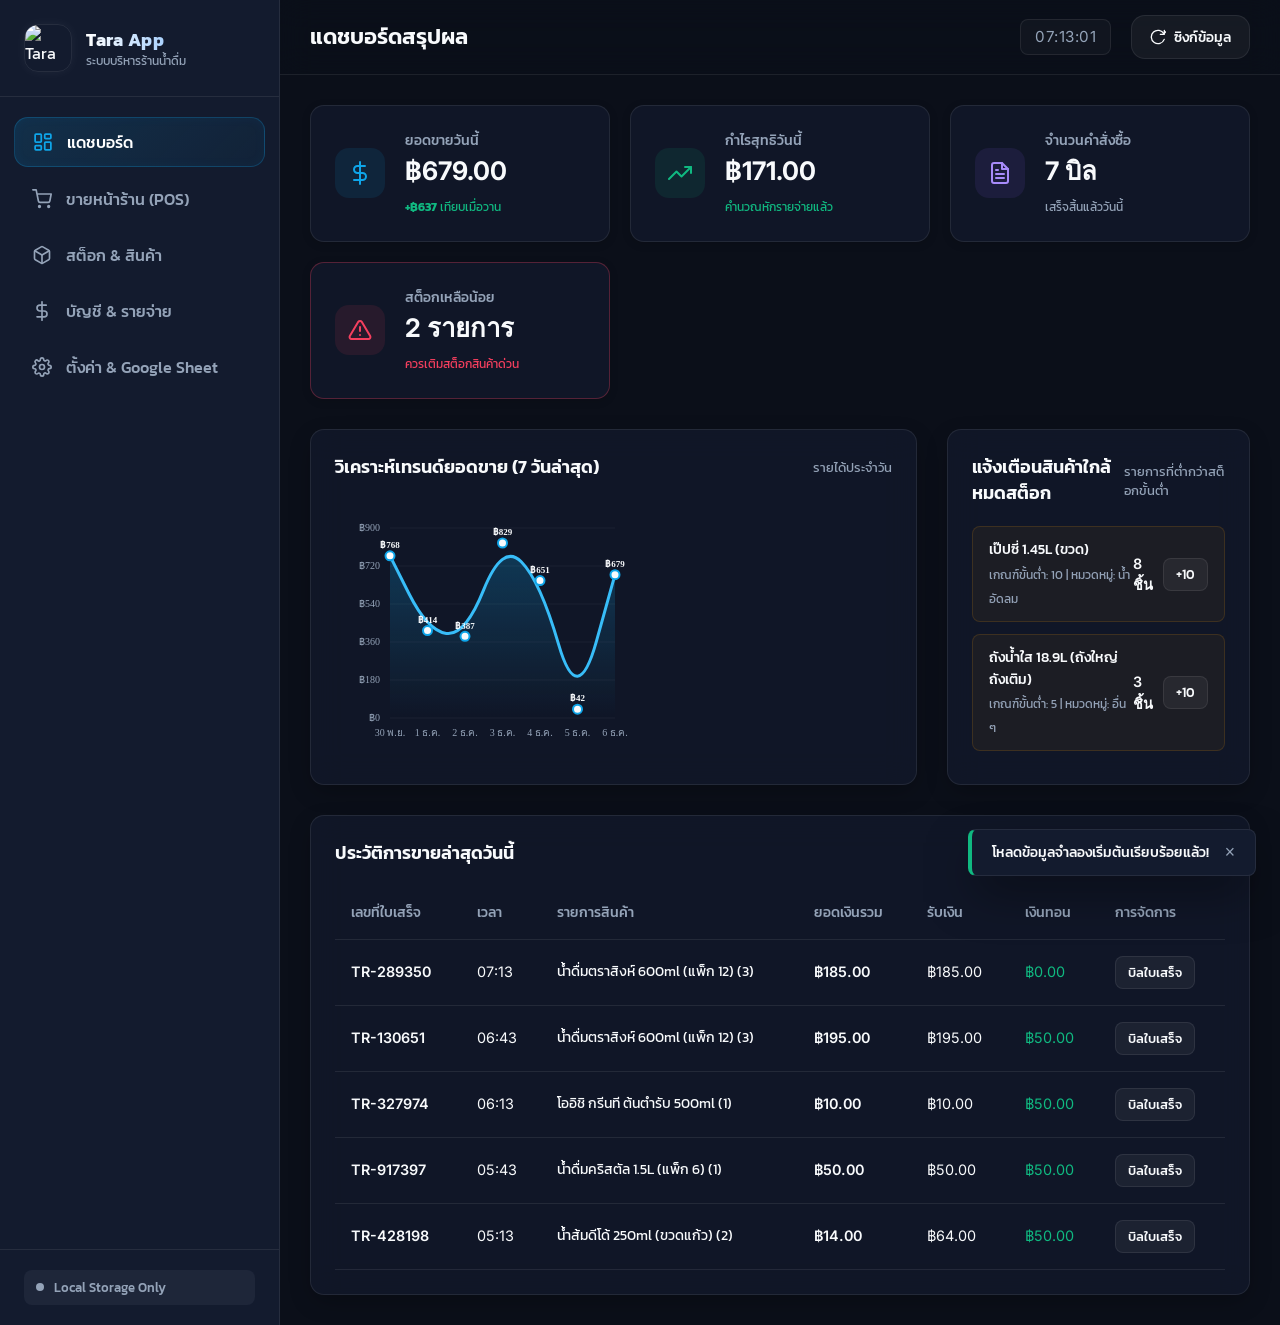
==== index.html @ e06e90b5 "Add files via upload" ====
<!DOCTYPE html>
<html lang="th">
<head>
    <meta charset="UTF-8">
    <meta name="viewport" content="width=device-width, initial-scale=1.0">
    <title>Tara App - ระบบจัดการร้านน้ำดื่มและเครื่องดื่ม</title>
    <!-- Google Fonts -->
    <link rel="preconnect" href="https://fonts.googleapis.com">
    <link rel="preconnect" href="https://fonts.gstatic.com" crossorigin>
    <link href="https://fonts.googleapis.com/css2?family=Inter:wght@300;400;500;600;700&family=Kanit:wght@300;400;500;600&display=swap" rel="stylesheet">
    <link rel="stylesheet" href="style.css">
</head>
<body>
    <div class="app-container">
        <!-- Sidebar Navigation -->
        <aside class="sidebar">
            <div class="sidebar-brand">
                <img src="logo/Logo-TARA.jpg" alt="Tara Logo" class="brand-logo-img">
                <div class="brand-details">
                    <h1>Tara App</h1>
                    <span>ระบบบริหารร้านน้ำดื่ม</span>
                </div>
            </div>
            
            <nav class="sidebar-menu">
                <a href="#" class="menu-item active" data-tab="dashboard" id="nav-dashboard">
                    <span class="menu-icon">
                        <svg xmlns="http://www.w3.org/2000/svg" width="20" height="20" viewBox="0 0 24 24" fill="none" stroke="currentColor" stroke-width="2" stroke-linecap="round" stroke-linejoin="round"><rect x="3" y="3" width="7" height="9" rx="1"/><rect x="14" y="3" width="7" height="5" rx="1"/><rect x="14" y="12" width="7" height="9" rx="1"/><rect x="3" y="16" width="7" height="5" rx="1"/></svg>
                    </span>
                    <span class="menu-text">แดชบอร์ด</span>
                </a>
                <a href="#" class="menu-item" data-tab="pos" id="nav-pos">
                    <span class="menu-icon">
                        <svg xmlns="http://www.w3.org/2000/svg" width="20" height="20" viewBox="0 0 24 24" fill="none" stroke="currentColor" stroke-width="2" stroke-linecap="round" stroke-linejoin="round"><circle cx="9" cy="21" r="1"/><circle cx="20" cy="21" r="1"/><path d="M1 1h4l2.68 13.39a2 2 0 0 0 2 1.61h9.72a2 2 0 0 0 2-1.61L23 6H6"/></svg>
                    </span>
                    <span class="menu-text">ขายหน้าร้าน (POS)</span>
                </a>
                <a href="#" class="menu-item" data-tab="stock" id="nav-stock">
                    <span class="menu-icon">
                        <svg xmlns="http://www.w3.org/2000/svg" width="20" height="20" viewBox="0 0 24 24" fill="none" stroke="currentColor" stroke-width="2" stroke-linecap="round" stroke-linejoin="round"><path d="M21 16V8a2 2 0 0 0-1-1.73l-7-4a2 2 0 0 0-2 0l-7 4A2 2 0 0 0 3 8v8a2 2 0 0 0 1 1.73l7 4a2 2 0 0 0 2 0l7-4A2 2 0 0 0 21 16z"/><polyline points="3.27 6.96 12 12.01 20.73 6.96"/><line x1="12" y1="22.08" x2="12" y2="12"/></svg>
                    </span>
                    <span class="menu-text">สต็อก & สินค้า</span>
                </a>
                <a href="#" class="menu-item" data-tab="accounting" id="nav-accounting">
                    <span class="menu-icon">
                        <svg xmlns="http://www.w3.org/2000/svg" width="20" height="20" viewBox="0 0 24 24" fill="none" stroke="currentColor" stroke-width="2" stroke-linecap="round" stroke-linejoin="round"><line x1="12" y1="1" x2="12" y2="23"/><path d="M17 5H9.5a3.5 3.5 0 0 0 0 7h5a3.5 3.5 0 0 1 0 7H6"/></svg>
                    </span>
                    <span class="menu-text">บัญชี & รายจ่าย</span>
                </a>
                <a href="#" class="menu-item" data-tab="settings" id="nav-settings">
                    <span class="menu-icon">
                        <svg xmlns="http://www.w3.org/2000/svg" width="20" height="20" viewBox="0 0 24 24" fill="none" stroke="currentColor" stroke-width="2" stroke-linecap="round" stroke-linejoin="round"><circle cx="12" cy="12" r="3"/><path d="M19.4 15a1.65 1.65 0 0 0 .33 1.82l.06.06a2 2 0 1 1-2.83 2.83l-.06-.06a1.65 1.65 0 0 0-1.82-.33 1.65 1.65 0 0 0-1 1.51V21a2 2 0 0 1-4 0v-.09A1.65 1.65 0 0 0 9 19.4a1.65 1.65 0 0 0-1.82.33l-.06.06a2 2 0 1 1-2.83-2.83l.06-.06a1.65 1.65 0 0 0 .33-1.82 1.65 1.65 0 0 0-1.51-1H3a2 2 0 0 1 0-4h.09A1.65 1.65 0 0 0 4.6 9a1.65 1.65 0 0 0-.33-1.82l-.06-.06a2 2 0 1 1 2.83-2.83l.06.06a1.65 1.65 0 0 0 1.82.33H9a1.65 1.65 0 0 0 1-1.51V3a2 2 0 0 1 4 0v.09a1.65 1.65 0 0 0 1 1.51 1.65 1.65 0 0 0 1.82-.33l.06-.06a2 2 0 1 1 2.83 2.83l-.06.06a1.65 1.65 0 0 0-.33 1.82V9a1.65 1.65 0 0 0 1.51 1H21a2 2 0 0 1 0 4h-.09a1.65 1.65 0 0 0-1.51 1z"/></svg>
                    </span>
                    <span class="menu-text">ตั้งค่า & Google Sheet</span>
                </a>
            </nav>

            <div class="sidebar-footer">
                <div class="sync-status offline" id="connection-indicator">
                    <span class="status-dot"></span>
                    <span class="status-label" id="connection-status-text">Local Storage Only</span>
                </div>
            </div>
        </aside>

        <!-- Main Content Area -->
        <main class="main-content">
            <!-- Header/Topbar -->
            <header class="topbar">
                <div class="topbar-left">
                    <button class="mobile-toggle" id="mobile-nav-toggle">
                        <svg xmlns="http://www.w3.org/2000/svg" width="24" height="24" viewBox="0 0 24 24" fill="none" stroke="currentColor" stroke-width="2" stroke-linecap="round" stroke-linejoin="round"><line x1="3" y1="12" x2="21" y2="12"/><line x1="3" y1="6" x2="21" y2="6"/><line x1="3" y1="18" x2="21" y2="18"/></svg>
                    </button>
                    <h2 class="page-title" id="current-page-title">แดชบอร์ดสรุปผล</h2>
                </div>
                <div class="topbar-right">
                    <div class="current-time" id="clock-display">14:00:00</div>
                    <button class="btn btn-secondary sync-now-btn" id="header-sync-btn" title="ซิงก์ข้อมูลกับ Google Sheet ตอนนี้">
                        <svg xmlns="http://www.w3.org/2000/svg" width="16" height="16" viewBox="0 0 24 24" fill="none" stroke="currentColor" stroke-width="2" stroke-linecap="round" stroke-linejoin="round"><path d="M21.5 2v6h-6M21.34 15.57a10 10 0 1 1-.57-8.38l5.67-5.67"/></svg>
                        <span>ซิงก์ข้อมูล</span>
                    </button>
                </div>
            </header>

            <!-- Container for pages (Tabs) -->
            <div class="content-body">
                
                <!-- 1. DASHBOARD PAGE -->
                <section class="tab-panel active" id="tab-dashboard">
                    <!-- Stats Grid -->
                    <div class="stats-grid">
                        <div class="stat-card">
                            <div class="stat-icon income">
                                <svg xmlns="http://www.w3.org/2000/svg" width="24" height="24" viewBox="0 0 24 24" fill="none" stroke="currentColor" stroke-width="2" stroke-linecap="round" stroke-linejoin="round"><line x1="12" y1="1" x2="12" y2="23"/><path d="M17 5H9.5a3.5 3.5 0 0 0 0 7h5a3.5 3.5 0 0 1 0 7H6"/></svg>
                            </div>
                            <div class="stat-info">
                                <h3>ยอดขายวันนี้</h3>
                                <p class="stat-value" id="stat-sales-today">฿0.00</p>
                                <span class="stat-trend trend-up" id="stat-sales-diff">฿0.00 จากเมื่อวาน</span>
                            </div>
                        </div>

                        <div class="stat-card">
                            <div class="stat-icon profit">
                                <svg xmlns="http://www.w3.org/2000/svg" width="24" height="24" viewBox="0 0 24 24" fill="none" stroke="currentColor" stroke-width="2" stroke-linecap="round" stroke-linejoin="round"><polyline points="23 6 13.5 15.5 8.5 10.5 1 18"/><polyline points="17 6 23 6 23 12"/></svg>
                            </div>
                            <div class="stat-info">
                                <h3>กำไรสุทธิวันนี้</h3>
                                <p class="stat-value" id="stat-profit-today">฿0.00</p>
                                <span class="stat-trend trend-up" id="stat-profit-diff">คำนวณหักรายจ่ายแล้ว</span>
                            </div>
                        </div>

                        <div class="stat-card">
                            <div class="stat-icon orders">
                                <svg xmlns="http://www.w3.org/2000/svg" width="24" height="24" viewBox="0 0 24 24" fill="none" stroke="currentColor" stroke-width="2" stroke-linecap="round" stroke-linejoin="round"><path d="M14 2H6a2 2 0 0 0-2 2v16a2 2 0 0 0 2 2h12a2 2 0 0 0 2-2V8z"/><polyline points="14 2 14 8 20 8"/><line x1="16" y1="13" x2="8" y2="13"/><line x1="16" y1="17" x2="8" y2="17"/><polyline points="10 9 9 9 8 9"/></svg>
                            </div>
                            <div class="stat-info">
                                <h3>จำนวนคำสั่งซื้อ</h3>
                                <p class="stat-value" id="stat-orders-today">0 บิล</p>
                                <span class="stat-trend" id="stat-orders-diff">เสร็จสิ้นแล้ววันนี้</span>
                            </div>
                        </div>

                        <div class="stat-card alert-card" id="stat-low-stock-card">
                            <div class="stat-icon warning">
                                <svg xmlns="http://www.w3.org/2000/svg" width="24" height="24" viewBox="0 0 24 24" fill="none" stroke="currentColor" stroke-width="2" stroke-linecap="round" stroke-linejoin="round"><path d="M10.29 3.86L1.82 18a2 2 0 0 0 1.71 3h16.94a2 2 0 0 0 1.71-3L13.71 3.86a2 2 0 0 0-3.42 0z"/><line x1="12" y1="9" x2="12" y2="13"/><line x1="12" y1="17" x2="12.01" y2="17"/></svg>
                            </div>
                            <div class="stat-info">
                                <h3>สต็อกเหลือน้อย</h3>
                                <p class="stat-value" id="stat-low-stock-count">0 รายการ</p>
                                <span class="stat-trend trend-down" id="stat-low-stock-desc">ควรเติมสต็อกสินค้าด่วน</span>
                            </div>
                        </div>
                    </div>

                    <!-- Dashboard Graphs and Alerts Grid -->
                    <div class="dashboard-grid">
                        <!-- Sales Chart Container -->
                        <div class="chart-container glass-card">
                            <div class="card-header">
                                <h3>วิเคราะห์เทรนด์ยอดขาย (7 วันล่าสุด)</h3>
                                <span class="card-subtitle">รายได้ประจำวัน</span>
                            </div>
                            <div class="chart-body">
                                <canvas id="salesChart" height="260"></canvas>
                            </div>
                        </div>

                        <!-- Low Stock & Alert list -->
                        <div class="alert-list-container glass-card">
                            <div class="card-header">
                                <h3>แจ้งเตือนสินค้าใกล้หมดสต็อก</h3>
                                <span class="card-subtitle">รายการที่ต่ำกว่าสต็อกขั้นต่ำ</span>
                            </div>
                            <div class="alert-list-body" id="low-stock-alert-list">
                                <!-- Dynamic Items -->
                                <div class="empty-state">
                                    <svg xmlns="http://www.w3.org/2000/svg" width="48" height="48" viewBox="0 0 24 24" fill="none" stroke="currentColor" stroke-width="1.5" stroke-linecap="round" stroke-linejoin="round"><circle cx="12" cy="12" r="10"/><polyline points="12 6 12 12 16 14"/></svg>
                                    <p>สต็อกสินค้าทุกรายการยังคงปกติ</p>
                                </div>
                            </div>
                        </div>
                    </div>

                    <!-- Recent Sales Table -->
                    <div class="recent-sales glass-card">
                        <div class="card-header">
                            <h3>ประวัติการขายล่าสุดวันนี้</h3>
                            <a href="#" class="btn btn-text" id="dashboard-to-ledger">ดูสมุดบัญชีทั้งหมด &rarr;</a>
                        </div>
                        <div class="table-responsive">
                            <table class="table" id="recent-sales-table">
                                <thead>
                                    <tr>
                                        <th>เลขที่ใบเสร็จ</th>
                                        <th>เวลา</th>
                                        <th>รายการสินค้า</th>
                                        <th>ยอดเงินรวม</th>
                                        <th>รับเงิน</th>
                                        <th>เงินทอน</th>
                                        <th>การจัดการ</th>
                                    </tr>
                                </thead>
                                <tbody id="recent-sales-tbody">
                                    <!-- Dynamic rows -->
                                    <tr>
                                        <td colspan="7" class="text-center">ไม่มีข้อมูลการขายในวันนี้</td>
                                    </tr>
                                </tbody>
                            </table>
                        </div>
                    </div>
                </section>

                <!-- 2. POS PAGE -->
                <section class="tab-panel" id="tab-pos">
                    <div class="pos-layout">
                        <!-- Menu Items Container (Left) -->
                        <div class="pos-menu-panel">
                            <!-- Category Filter and Search -->
                            <div class="menu-control-bar">
                                <div class="search-box">
                                    <svg xmlns="http://www.w3.org/2000/svg" width="18" height="18" viewBox="0 0 24 24" fill="none" stroke="currentColor" stroke-width="2" stroke-linecap="round" stroke-linejoin="round"><circle cx="11" cy="11" r="8"/><line x1="21" y1="21" x2="16.65" y2="16.65"/></svg>
                                    <input type="text" placeholder="ค้นหาน้ำดื่ม/เครื่องดื่ม..." id="pos-search-input">
                                </div>
                                <div class="category-filters" id="pos-category-filters">
                                    <button class="filter-btn active" data-category="all">ทั้งหมด</button>
                                    <button class="filter-btn" data-category="water">น้ำดื่มแพ็ก</button>
                                    <button class="filter-btn" data-category="soda">น้ำอัดลม</button>
                                    <button class="filter-btn" data-category="juice">น้ำผลไม้</button>
                                    <button class="filter-btn" data-category="energy">เครื่องดื่มชูกำลัง</button>
                                    <button class="filter-btn" data-category="other">อื่น ๆ</button>
                                </div>
                            </div>

                            <!-- Products Grid -->
                            <div class="pos-products-grid" id="pos-products-grid">
                                <!-- Dynamic Product Cards -->
                            </div>
                        </div>

                        <!-- Shopping Cart (Right) -->
                        <aside class="pos-cart-panel glass-card">
                            <div class="cart-header">
                                <h3>ตะกร้าสินค้า</h3>
                                <button class="btn btn-icon-text btn-danger-text" id="clear-cart-btn" title="ล้างตะกร้า">
                                    <svg xmlns="http://www.w3.org/2000/svg" width="16" height="16" viewBox="0 0 24 24" fill="none" stroke="currentColor" stroke-width="2" stroke-linecap="round" stroke-linejoin="round"><polyline points="3 6 5 6 21 6"/><path d="M19 6v14a2 2 0 0 1-2 2H7a2 2 0 0 1-2-2V6m3 0V4a2 2 0 0 1 2-2h4a2 2 0 0 1 2 2v2"/><line x1="10" y1="11" x2="10" y2="17"/><line x1="14" y1="11" x2="14" y2="17"/></svg>
                                    <span>ล้างตะกร้า</span>
                                </button>
                            </div>

                            <!-- Cart Items List -->
                            <div class="cart-items-list" id="cart-items-list">
                                <!-- Empty Cart State -->
                                <div class="empty-cart-state">
                                    <svg xmlns="http://www.w3.org/2000/svg" width="64" height="64" viewBox="0 0 24 24" fill="none" stroke="currentColor" stroke-width="1.5" stroke-linecap="round" stroke-linejoin="round"><circle cx="9" cy="21" r="1"/><circle cx="20" cy="21" r="1"/><path d="M1 1h4l2.68 13.39a2 2 0 0 0 2 1.61h9.72a2 2 0 0 0 2-1.61L23 6H6"/></svg>
                                    <p>ตะกร้าว่างเปล่า<br>กรุณาคลิกเลือกเครื่องดื่มเพื่อขาย</p>
                                </div>
                            </div>

                            <!-- Cart Pricing Summary -->
                            <div class="cart-summary">
                                <div class="summary-row">
                                    <span>ยอดรวมสินค้า</span>
                                    <span id="cart-subtotal">฿0.00</span>
                                </div>
                                <div class="summary-row discount-row">
                                    <span>ส่วนลดพิเศษ (฿)</span>
                                    <input type="number" value="0" min="0" id="cart-discount-input" class="summary-input">
                                </div>
                                <hr class="summary-divider">
                                <div class="summary-row total-row">
                                    <span>ยอดรวมสุทธิ</span>
                                    <span id="cart-total">฿0.00</span>
                                </div>
                            </div>

                            <!-- Cash Payment & Change Calculator -->
                            <div class="payment-section">
                                <div class="input-group">
                                    <label for="payment-cash-received">ยอดรับเงินสด (บาท)</label>
                                    <div class="cash-input-wrapper">
                                        <span class="currency-prefix">฿</span>
                                        <input type="number" id="payment-cash-received" placeholder="0" min="0">
                                    </div>
                                </div>

                                <!-- Quick Cash Buttons -->
                                <div class="quick-cash-grid">
                                    <button class="quick-cash-btn" data-value="20">20</button>
                                    <button class="quick-cash-btn" data-value="50">50</button>
                                    <button class="quick-cash-btn" data-value="100">100</button>
                                    <button class="quick-cash-btn" data-value="500">500</button>
                                    <button class="quick-cash-btn" data-value="1000">1,000</button>
                                    <button class="quick-cash-btn" id="cash-btn-exact">พอดี</button>
                                </div>

                                <div class="change-display">
                                    <span>เงินทอน</span>
                                    <span class="change-value" id="payment-change-value">฿0.00</span>
                                </div>

                                <button class="btn btn-primary btn-block btn-lg" id="checkout-submit-btn" disabled>
                                    <svg xmlns="http://www.w3.org/2000/svg" width="20" height="20" viewBox="0 0 24 24" fill="none" stroke="currentColor" stroke-width="2" stroke-linecap="round" stroke-linejoin="round"><path d="M22 11.08V12a10 10 0 1 1-5.93-9.14"/><polyline points="22 4 12 14.01 9 11.01"/></svg>
                                    <span>ยืนยันการขาย & ออกใบเสร็จ</span>
                                </button>
                            </div>
                        </aside>
                    </div>
                </section>

                <!-- 3. INVENTORY & STOCK PAGE -->
                <section class="tab-panel" id="tab-stock">
                    <!-- Actions Row -->
                    <div class="table-actions-bar">
                        <div class="search-box">
                            <svg xmlns="http://www.w3.org/2000/svg" width="18" height="18" viewBox="0 0 24 24" fill="none" stroke="currentColor" stroke-width="2" stroke-linecap="round" stroke-linejoin="round"><circle cx="11" cy="11" r="8"/><line x1="21" y1="21" x2="16.65" y2="16.65"/></svg>
                            <input type="text" placeholder="ค้นหาสินค้าเพื่อจัดการสต็อก..." id="stock-search-input">
                        </div>
                        <div class="action-buttons">
                            <button class="btn btn-secondary" id="stock-filter-low" data-active="false">
                                <svg xmlns="http://www.w3.org/2000/svg" width="16" height="16" viewBox="0 0 24 24" fill="none" stroke="currentColor" stroke-width="2" stroke-linecap="round" stroke-linejoin="round"><path d="M10.29 3.86L1.82 18a2 2 0 0 0 1.71 3h16.94a2 2 0 0 0 1.71-3L13.71 3.86a2 2 0 0 0-3.42 0z"/></svg>
                                <span>กรองสต็อกต่ำกว่าเกณฑ์</span>
                            </button>
                            <button class="btn btn-primary" id="open-add-product-modal-btn">
                                <svg xmlns="http://www.w3.org/2000/svg" width="16" height="16" viewBox="0 0 24 24" fill="none" stroke="currentColor" stroke-width="2" stroke-linecap="round" stroke-linejoin="round"><line x1="12" y1="5" x2="12" y2="19"/><line x1="5" y1="12" x2="19" y2="12"/></svg>
                                <span>เพิ่มรายการสินค้าใหม่</span>
                            </button>
                        </div>
                    </div>

                    <!-- Stock Master Table -->
                    <div class="stock-table-container glass-card">
                        <div class="table-responsive">
                            <table class="table align-middle" id="stock-master-table">
                                <thead>
                                    <tr>
                                        <th>ภาพ</th>
                                        <th>ชื่อสินค้า</th>
                                        <th>หมวดหมู่</th>
                                        <th>ราคาขาย</th>
                                        <th>สต็อกปัจจุบัน</th>
                                        <th>เกณฑ์แจ้งเตือนขั้นต่ำ</th>
                                        <th>สถานะสต็อก</th>
                                        <th>การจัดการสต็อกด่วน</th>
                                        <th>การดำเนินการ</th>
                                    </tr>
                                </thead>
                                <tbody id="stock-master-tbody">
                                    <!-- Dynamic Rows -->
                                </tbody>
                            </table>
                        </div>
                    </div>
                </section>

                <!-- 4. ACCOUNTING PAGE -->
                <section class="tab-panel" id="tab-accounting">
                    <div class="accounting-summary-grid">
                        <div class="acc-summary-card income">
                            <span class="acc-card-label">รายรับสะสม (ยอดขาย)</span>
                            <h2 id="acc-total-income">฿0.00</h2>
                            <p class="acc-card-desc" id="acc-income-count">0 บิลขาย</p>
                        </div>
                        <div class="acc-summary-card expense">
                            <span class="acc-card-label">รายจ่ายรวม</span>
                            <h2 id="acc-total-expense">฿0.00</h2>
                            <p class="acc-card-desc" id="acc-expense-count">0 รายการรายจ่าย</p>
                        </div>
                        <div class="acc-summary-card profit-net">
                            <span class="acc-card-label">กำไรสุทธิทั้งหมด</span>
                            <h2 id="acc-total-net-profit">฿0.00</h2>
                            <p class="acc-card-desc" id="acc-net-profit-percentage">คิดเป็น 0% ของรายรับ</p>
                        </div>
                    </div>

                    <div class="accounting-grid">
                        <!-- Add Expense Form -->
                        <div class="expense-form-container glass-card">
                            <div class="card-header">
                                <h3>บันทึกรายจ่ายร้านค้า</h3>
                                <span class="card-subtitle">ป้อนค่าใช้จ่ายเพื่อคำนวณกำไรสุทธิ</span>
                            </div>
                            <form id="accounting-expense-form">
                                <div class="input-group">
                                    <label for="expense-title">ชื่อรายการรายจ่าย</label>
                                    <input type="text" id="expense-title" placeholder="เช่น ซื้อน้ำแข็ง, ค่าไฟร้าน, ค่าส่งของ" required>
                                </div>

                                <div class="form-row">
                                    <div class="input-group">
                                        <label for="expense-category">หมวดหมู่</label>
                                        <select id="expense-category" required>
                                            <option value="raw_materials">วัตถุดิบและน้ำดื่ม</option>
                                            <option value="utilities">ค่าน้ำ/ค่าไฟ/อินเทอร์เน็ต</option>
                                            <option value="rent">ค่าเช่าร้าน/สถานที่</option>
                                            <option value="salary">ค่าแรงพนักงาน</option>
                                            <option value="transport">ค่าเดินทาง/ขนส่ง</option>
                                            <option value="other">อื่น ๆ</option>
                                        </select>
                                    </div>
                                    <div class="input-group">
                                        <label for="expense-amount">จำนวนเงิน (บาท)</label>
                                        <input type="number" id="expense-amount" placeholder="0.00" min="0.01" step="0.01" required>
                                    </div>
                                </div>

                                <div class="input-group">
                                    <label for="expense-date">วันที่บันทึก</label>
                                    <input type="date" id="expense-date" required>
                                </div>

                                <button type="submit" class="btn btn-primary btn-block">
                                    <svg xmlns="http://www.w3.org/2000/svg" width="16" height="16" viewBox="0 0 24 24" fill="none" stroke="currentColor" stroke-width="2" stroke-linecap="round" stroke-linejoin="round"><line x1="12" y1="5" x2="12" y2="19"/><line x1="5" y1="12" x2="19" y2="12"/></svg>
                                    <span>บันทึกรายจ่าย</span>
                                </button>
                            </form>
                        </div>

                        <!-- Accounting Ledger / Transactions -->
                        <div class="ledger-container glass-card">
                            <div class="card-header">
                                <h3>สมุดบันทึกรายการเดินบัญชี (Ledger)</h3>
                                <div class="ledger-header-actions">
                                    <select id="ledger-filter-type" class="select-sm">
                                        <option value="all">ทั้งหมด</option>
                                        <option value="income">รายรับ (การขาย)</option>
                                        <option value="expense">รายจ่าย</option>
                                    </select>
                                </div>
                            </div>
                            <div class="ledger-body">
                                <div class="table-responsive">
                                    <table class="table" id="ledger-table">
                                        <thead>
                                            <tr>
                                                <th>วันเวลา</th>
                                                <th>ประเภท</th>
                                                <th>รายการบันทึก</th>
                                                <th>หมวดหมู่</th>
                                                <th>ยอดเงิน</th>
                                                <th>การจัดการ</th>
                                            </tr>
                                        </thead>
                                        <tbody id="ledger-tbody">
                                            <!-- Dynamic Rows -->
                                        </tbody>
                                    </table>
                                </div>
                            </div>
                        </div>
                    </div>
                </section>

                <!-- 5. SETTINGS & GOOGLE SHEETS SYNC PAGE -->
                <section class="tab-panel" id="tab-settings">
                    <div class="settings-grid">
                        
                        <!-- Configuration Card -->
                        <div class="settings-card glass-card">
                            <div class="card-header">
                                <h3>การเชื่อมต่อ Google Sheets</h3>
                                <span class="card-subtitle">ซิงก์ข้อมูลไปเก็บบน Google Sheets ของคุณแบบเรียลไทม์</span>
                            </div>
                            <div class="settings-body">
                                <div class="connection-setup-form">
                                    <div class="input-group">
                                        <label for="google-sheet-url">Google Apps Script Web App URL</label>
                                        <input type="url" id="google-sheet-url" placeholder="https://script.google.com/macros/s/.../exec">
                                        <p class="input-tip">สร้าง URL นี้ได้ฟรีจาก Google Sheet ของคุณ ตามคู่มือแนะนำด้านล่าง</p>
                                    </div>
                                    <div class="settings-actions">
                                        <button class="btn btn-secondary" id="btn-test-sheet-conn">
                                            <svg xmlns="http://www.w3.org/2000/svg" width="16" height="16" viewBox="0 0 24 24" fill="none" stroke="currentColor" stroke-width="2" stroke-linecap="round" stroke-linejoin="round"><circle cx="12" cy="12" r="10"/><path d="m4.93 4.93 4.24 4.24"/></svg>
                                            <span>ทดสอบการเชื่อมต่อ</span>
                                        </button>
                                        <button class="btn btn-primary" id="btn-save-sheet-url">
                                            <svg xmlns="http://www.w3.org/2000/svg" width="16" height="16" viewBox="0 0 24 24" fill="none" stroke="currentColor" stroke-width="2" stroke-linecap="round" stroke-linejoin="round"><path d="M19 21H5a2 2 0 0 1-2-2V5a2 2 0 0 1 2-2h11l5 5v11a2 2 0 0 1-2 2z"/><polyline points="17 21 17 13 7 13 7 21"/><polyline points="7 3 7 8 15 8"/></svg>
                                            <span>บันทึกและซิงก์ข้อมูล</span>
                                        </button>
                                    </div>
                                </div>

                                <hr class="settings-divider">

                                <div class="sync-data-management">
                                    <h4>จัดการข้อมูลการซิงก์</h4>
                                    <p class="desc-text">คุณสามารถนำเข้า/ส่งออกข้อมูลเครื่องดื่มและยอดขาย เพื่อสำรองข้อมูลได้</p>
                                    <div class="button-row">
                                        <button class="btn btn-secondary-outline" id="btn-sync-pull">
                                            <svg xmlns="http://www.w3.org/2000/svg" width="16" height="16" viewBox="0 0 24 24" fill="none" stroke="currentColor" stroke-width="2" stroke-linecap="round" stroke-linejoin="round"><path d="M21 15v4a2 2 0 0 1-2 2H5a2 2 0 0 1-2-2v-4"/><polyline points="7 10 12 15 17 10"/><line x1="12" y1="15" x2="12" y2="3"/></svg>
                                            <span>ดึงข้อมูลจาก Google Sheet (Pull)</span>
                                        </button>
                                        <button class="btn btn-secondary-outline" id="btn-sync-push">
                                            <svg xmlns="http://www.w3.org/2000/svg" width="16" height="16" viewBox="0 0 24 24" fill="none" stroke="currentColor" stroke-width="2" stroke-linecap="round" stroke-linejoin="round"><path d="M21 15v4a2 2 0 0 1-2 2H5a2 2 0 0 1-2-2v-4"/><polyline points="17 8 12 3 7 8"/><line x1="12" y1="3" x2="12" y2="15"/></svg>
                                            <span>ส่งข้อมูลขึ้น Google Sheet (Push)</span>
                                        </button>
                                    </div>
                                </div>

                                <hr class="settings-divider">

                                <div class="demo-reset-section">
                                    <h4>ตัวอย่างการใช้งานและการล้างข้อมูล</h4>
                                    <p class="desc-text">โหลดข้อมูลตัวอย่างเริ่มต้นเพื่อลองขาย หรือล้างข้อมูลทั้งหมดในเครื่องเพื่อเริ่มต้นใหม่</p>
                                    <div class="button-row">
                                        <button class="btn btn-secondary" id="btn-load-demo-data">โหลดสินค้าจำลองตัวอย่าง</button>
                                        <button class="btn btn-danger-outline" id="btn-reset-app-data">ล้างข้อมูลทั้งหมดในเครื่อง</button>
                                    </div>
                                </div>
                            </div>
                        </div>

                        <!-- Guide Card -->
                        <div class="settings-card glass-card">
                            <div class="card-header">
                                <h3>สคริปต์ Google Apps Script และขั้นตอนการติดตั้ง</h3>
                                <span class="card-subtitle">สร้างสะพานเชื่อมข้อมูลจากเว็บเข้าสู่สเปรดชีตของคุณ</span>
                            </div>
                            <div class="guide-body">
                                <ol class="guide-steps">
                                    <li>สร้าง **Google Sheet** ใหม่ขึ้นมา 1 ใบ</li>
                                    <li>กดไปที่ **ส่วนขยาย (Extensions) &rarr; Apps Script**</li>
                                    <li>ลบโค้ดเริ่มต้นออกทั้งหมด แล้วคัดลอกโค้ดสคริปต์ด้านล่างนี้ไปวางแทนที่</li>
                                    <li>คลิกที่ปุ่ม **การเปิดใช้งาน (Deploy) &rarr; การเปิดใช้งานใหม่... (New Deployment)**</li>
                                    <li>เลือกประเภทเป็น **เว็บแอป (Web App)**</li>
                                    <li>ตั้งค่า **ผู้มีสิทธิ์เข้าถึง (Who has access)** เป็น **ทุกคน (Anyone)**</li>
                                    <li>คลิก **เปิดใช้งาน (Deploy)** ยอมรับสิทธิ์ และคัดลอก **URL เว็บแอป** มาใส่ในช่องตั้งค่าด้านซ้าย</li>
                                </ol>
                                
                                <div class="script-box-container">
                                    <div class="script-header">
                                        <span>Google Apps Script Code</span>
                                        <button class="btn btn-sm btn-secondary" id="btn-copy-script">คัดลอกโค้ด</button>
                                    </div>
                                    <textarea readonly id="apps-script-textarea" class="code-textarea"></textarea>
                                </div>
                            </div>
                        </div>
                    </div>
                </section>
                
            </div>
        </main>
    </div>

    <!-- MODAL: ADD/EDIT PRODUCT -->
    <div class="modal" id="product-modal">
        <div class="modal-content glass-card">
            <div class="modal-header">
                <h3 id="product-modal-title">เพิ่มรายการสินค้าใหม่</h3>
                <button class="btn-close" id="product-modal-close">&times;</button>
            </div>
            <form id="product-modal-form">
                <input type="hidden" id="product-id-input">
                
                <div class="input-group">
                    <label for="product-name-input">ชื่อน้ำดื่ม/เครื่องดื่ม</label>
                    <input type="text" id="product-name-input" placeholder="เช่น น้ำดื่มคริสตัล 1.5 ลิตร (แพ็ก 6)" required>
                </div>

                <div class="form-row">
                    <div class="input-group">
                        <label for="product-category-input">หมวดหมู่</label>
                        <select id="product-category-input" required>
                            <option value="water">น้ำดื่มแพ็ก</option>
                            <option value="soda">น้ำอัดลม</option>
                            <option value="juice">น้ำผลไม้</option>
                            <option value="energy">เครื่องดื่มชูกำลัง</option>
                            <option value="other">อื่น ๆ</option>
                        </select>
                    </div>
                    <div class="input-group">
                        <label for="product-image-select">ไอคอนอิโมจิเริ่มต้น</label>
                        <select id="product-image-select">
                            <option value="water-pack">💧 แพ็กน้ำดื่มมาตรฐาน</option>
                            <option value="water-bottle">🍼 ขวดน้ำดื่มเดี่ยว</option>
                            <option value="soda-can">🥤 กระป๋องน้ำอัดลม</option>
                            <option value="soda-bottle">🍾 ขวดน้ำอัดลม/ขวดแก้ว</option>
                            <option value="juice-box">🧃 กล่องน้ำผลไม้/นม</option>
                            <option value="energy-bottle">⚡ ขวดแก้วเครื่องดื่มชูกำลัง</option>
                            <option value="other-beverage">📦 ลังสินค้า/อื่น ๆ</option>
                        </select>
                    </div>
                </div>

                <div class="form-row">
                    <div class="input-group">
                        <label for="product-cost-input">ราคาต้นทุนต่อหน่วย (บาท)</label>
                        <input type="number" id="product-cost-input" placeholder="0.00" min="0" step="0.01" required>
                    </div>
                    <div class="input-group">
                        <label for="product-price-input">ราคาขายต่อหน่วย (บาท)</label>
                        <input type="number" id="product-price-input" placeholder="0.00" min="0" step="0.01" required>
                    </div>
                </div>

                <div class="form-row">
                    <div class="input-group">
                        <label for="product-stock-input">สต็อกปัจจุบัน</label>
                        <input type="number" id="product-stock-input" placeholder="0" min="0" value="0" required>
                    </div>
                    <div class="input-group">
                        <label for="product-min-stock-input">เกณฑ์แจ้งเตือนสต็อกต่ำ</label>
                        <input type="number" id="product-min-stock-input" placeholder="10" min="0" value="10" required>
                    </div>
                </div>

                <div class="form-row" style="align-items: center;">
                    <div class="input-group">
                        <label for="product-image-file">อัปโหลดรูปภาพสินค้า (PNG/JPG)</label>
                        <input type="file" id="product-image-file" accept="image/*">
                        <input type="hidden" id="product-image-base64">
                    </div>
                    <div class="input-group">
                        <label>ภาพตัวอย่าง</label>
                        <div class="image-upload-preview" id="image-upload-preview" style="height: 50px; display: flex; align-items: center; justify-content: center; border: 1px dashed var(--border-color); border-radius: var(--radius-sm); overflow: hidden; background: rgba(0,0,0,0.2);">
                            <span style="font-size: 0.8rem; color: var(--text-muted);">ไม่มีรูปภาพ</span>
                        </div>
                    </div>
                </div>

                <div class="modal-footer">
                    <button type="button" class="btn btn-secondary" id="product-modal-cancel">ยกเลิก</button>
                    <button type="submit" class="btn btn-primary" id="product-modal-submit">บันทึกสินค้า</button>
                </div>
            </form>
        </div>
    </div>

    <!-- MODAL: RECEIPT VISUALIZER -->
    <div class="modal" id="receipt-modal">
        <div class="modal-content receipt-modal-content glass-card">
            <div class="modal-header">
                <h3>การขายเสร็จสมบูรณ์</h3>
                <button class="btn-close" id="receipt-modal-close">&times;</button>
            </div>
            
            <div class="receipt-paper" id="receipt-print-area">
                <div class="receipt-header">
                    <h2>TARA APP DRINK SHOP</h2>
                    <p>ระบบหน้าร้านขายส่ง-ปลีก น้ำดื่ม & เครื่องดื่ม</p>
                    <p class="receipt-meta">วันที่: <span id="rec-date">14/07/2026</span> | เวลา: <span id="rec-time">14:00</span></p>
                    <p class="receipt-meta">เลขใบเสร็จ: <span id="rec-number">TR-123456</span></p>
                </div>
                
                <hr class="receipt-divider">
                
                <table class="receipt-table">
                    <thead>
                        <tr>
                            <th>รายการ</th>
                            <th class="text-center">จำนวน</th>
                            <th class="text-right">ราคา</th>
                        </tr>
                    </thead>
                    <tbody id="receipt-items-tbody">
                        <!-- Dynamic items -->
                    </tbody>
                </table>
                
                <hr class="receipt-divider">
                
                <div class="receipt-totals">
                    <div class="total-row">
                        <span>ยอดรวม</span>
                        <span id="rec-subtotal">฿0.00</span>
                    </div>
                    <div class="total-row discount" id="rec-discount-row">
                        <span>ส่วนลดพิเศษ</span>
                        <span id="rec-discount">฿0.00</span>
                    </div>
                    <div class="total-row grand-total">
                        <span>ยอดรวมสุทธิ</span>
                        <span id="rec-total">฿0.00</span>
                    </div>
                    <hr class="receipt-divider-dash">
                    <div class="total-row">
                        <span>รับเงินสด</span>
                        <span id="rec-cash-received">฿0.00</span>
                    </div>
                    <div class="total-row">
                        <span>เงินทอน</span>
                        <span id="rec-change">฿0.00</span>
                    </div>
                </div>
                
                <div class="receipt-footer">
                    <p>ขอบคุณที่ใช้บริการครับ/ค่ะ</p>
                    <p>Powered by Tara App & Google Sheets</p>
                </div>
            </div>
            
            <div class="modal-footer">
                <button class="btn btn-secondary" id="btn-close-receipt">ปิดหน้าต่าง</button>
                <button class="btn btn-primary" id="btn-print-receipt">
                    <svg xmlns="http://www.w3.org/2000/svg" width="16" height="16" viewBox="0 0 24 24" fill="none" stroke="currentColor" stroke-width="2" stroke-linecap="round" stroke-linejoin="round"><polyline points="6 9 6 2 18 2 18 9"/><path d="M6 18H4a2 2 0 0 1-2-2v-5a2 2 0 0 1 2-2h16a2 2 0 0 1 2 2v5a2 2 0 0 1-2 2h-2"/><rect x="6" y="14" width="12" height="8"/></svg>
                    <span>สั่งพิมพ์ใบเสร็จ (Print)</span>
                </button>
            </div>
        </div>
    </div>

    <!-- Notification Toast -->
    <div class="toast-container" id="toast-container"></div>

    <!-- JS Logic -->
    <script src="app.js"></script>
</body>
</html>
---- style.css ----
/* ==========================================================================
   TARA APP - DESIGN SYSTEM & STYLESHEET
   Sleek Dark Mode & Glassmorphism Design
   ========================================================================== */

:root {
    /* Color Palette */
    --bg-primary: #0b0f19;
    --bg-secondary: #131b2e;
    --bg-card: rgba(22, 30, 52, 0.55);
    --border-color: rgba(255, 255, 255, 0.08);
    --border-glow: rgba(56, 189, 248, 0.15);
    
    /* Brand Accents */
    --accent-blue: #0ea5e9;
    --accent-blue-hover: #0284c7;
    --accent-green: #10b981;
    --accent-green-glow: rgba(16, 185, 129, 0.2);
    --accent-amber: #f59e0b;
    --accent-amber-glow: rgba(245, 158, 11, 0.2);
    --accent-red: #f43f5e;
    --accent-red-hover: #e11d48;
    --accent-red-glow: rgba(244, 63, 94, 0.2);
    
    /* Neutral Text */
    --text-primary: #f8fafc;
    --text-secondary: #94a3b8;
    --text-muted: #64748b;
    --text-dark: #0f172a;
    
    /* Typography */
    --font-english: 'Inter', sans-serif;
    --font-thai: 'Kanit', sans-serif;
    
    /* Shadows & Blurs */
    --shadow-sm: 0 2px 8px rgba(0, 0, 0, 0.15);
    --shadow-md: 0 8px 24px -4px rgba(0, 0, 0, 0.3);
    --shadow-lg: 0 20px 48px -8px rgba(0, 0, 0, 0.5);
    --blur-intensity: 16px;
    
    /* Transitions */
    --transition-fast: 0.15s ease;
    --transition-normal: 0.25s cubic-bezier(0.4, 0, 0.2, 1);
    --radius-sm: 8px;
    --radius-md: 14px;
    --radius-lg: 20px;
}

/* Reset & Base Styles */
* {
    margin: 0;
    padding: 0;
    box-sizing: border-box;
    -webkit-tap-highlight-color: transparent;
}

body {
    background-color: var(--bg-primary);
    color: var(--text-primary);
    font-family: var(--font-thai);
    min-height: 100vh;
    overflow-x: hidden;
    line-height: 1.5;
}

/* App Container Layout */
.app-container {
    display: flex;
    min-height: 100vh;
    width: 100vw;
}

/* Scrollbar Customization */
::-webkit-scrollbar {
    width: 6px;
    height: 6px;
}
::-webkit-scrollbar-track {
    background: var(--bg-primary);
}
::-webkit-scrollbar-thumb {
    background: var(--text-muted);
    border-radius: 4px;
}
::-webkit-scrollbar-thumb:hover {
    background: var(--text-secondary);
}

/* ==========================================================================
   SIDEBAR COMPONENT
   ========================================================================== */
.sidebar {
    width: 280px;
    background-color: var(--bg-secondary);
    border-right: 1px solid var(--border-color);
    display: flex;
    flex-direction: column;
    flex-shrink: 0;
    z-index: 100;
    transition: transform var(--transition-normal);
}

.sidebar-brand {
    padding: 24px;
    display: flex;
    align-items: center;
    gap: 14px;
    border-bottom: 1px solid var(--border-color);
}

.brand-logo-img {
    width: 48px;
    height: 48px;
    border-radius: var(--radius-md);
    object-fit: cover;
    border: 1px solid var(--border-color);
    box-shadow: 0 0 12px rgba(255, 255, 255, 0.05);
}

.brand-icon {
    width: 42px;
    height: 42px;
    background: linear-gradient(135deg, var(--accent-blue), #3b82f6);
    border-radius: var(--radius-md);
    display: flex;
    align-items: center;
    justify-content: center;
    color: white;
    box-shadow: 0 0 16px rgba(14, 165, 233, 0.4);
}

.brand-icon svg {
    width: 22px;
    height: 22px;
}

.brand-details h1 {
    font-size: 1.15rem;
    font-weight: 700;
    letter-spacing: 0.5px;
    background: linear-gradient(to right, #ffffff, #93c5fd);
    -webkit-background-clip: text;
    -webkit-text-fill-color: transparent;
}

.brand-details span {
    font-size: 0.75rem;
    color: var(--text-secondary);
    display: block;
    margin-top: -2px;
}

.sidebar-menu {
    padding: 20px 14px;
    display: flex;
    flex-direction: column;
    gap: 8px;
    flex-grow: 1;
}

.menu-item {
    display: flex;
    align-items: center;
    gap: 14px;
    padding: 12px 18px;
    color: var(--text-secondary);
    text-decoration: none;
    border-radius: var(--radius-md);
    font-weight: 500;
    transition: all var(--transition-fast);
}

.menu-item:hover {
    color: var(--text-primary);
    background-color: rgba(255, 255, 255, 0.04);
}

.menu-item.active {
    color: white;
    background: linear-gradient(135deg, rgba(14, 165, 233, 0.15) 0%, rgba(14, 165, 233, 0.05) 100%);
    border: 1px solid rgba(14, 165, 233, 0.25);
    box-shadow: inset 0 0 12px rgba(14, 165, 233, 0.05);
}

.menu-icon {
    display: flex;
    align-items: center;
    justify-content: center;
    transition: transform var(--transition-fast);
}

.menu-item.active .menu-icon {
    color: var(--accent-blue);
    transform: scale(1.05);
}

.sidebar-footer {
    padding: 20px 24px;
    border-top: 1px solid var(--border-color);
}

/* Status Indicator */
.sync-status {
    display: flex;
    align-items: center;
    gap: 10px;
    padding: 8px 12px;
    border-radius: var(--radius-sm);
    font-size: 0.8rem;
    font-weight: 500;
}

.sync-status.offline {
    background-color: rgba(148, 163, 184, 0.08);
    color: var(--text-secondary);
}

.sync-status.online {
    background-color: rgba(16, 185, 129, 0.08);
    color: var(--accent-green);
    border: 1px solid rgba(16, 185, 129, 0.15);
}

.sync-status.syncing {
    background-color: rgba(245, 158, 11, 0.08);
    color: var(--accent-amber);
    border: 1px solid rgba(245, 158, 11, 0.15);
}

.status-dot {
    width: 8px;
    height: 8px;
    border-radius: 50%;
    background-color: var(--text-secondary);
    display: inline-block;
}

.offline .status-dot { background-color: var(--text-secondary); }
.online .status-dot { 
    background-color: var(--accent-green);
    box-shadow: 0 0 8px var(--accent-green);
}
.syncing .status-dot {
    background-color: var(--accent-amber);
    box-shadow: 0 0 8px var(--accent-amber);
    animation: pulse 1s infinite alternate;
}

/* ==========================================================================
   MAIN MAIN CONTENT & TOPBAR
   ========================================================================== */
.main-content {
    flex-grow: 1;
    display: flex;
    flex-direction: column;
    min-height: 100vh;
    overflow-y: auto;
}

.topbar {
    height: 75px;
    background-color: rgba(11, 15, 25, 0.8);
    backdrop-filter: blur(var(--blur-intensity));
    border-bottom: 1px solid var(--border-color);
    display: flex;
    align-items: center;
    justify-content: space-between;
    padding: 0 30px;
    position: sticky;
    top: 0;
    z-index: 90;
}

.topbar-left {
    display: flex;
    align-items: center;
    gap: 16px;
}

.mobile-toggle {
    display: none;
    background: none;
    border: none;
    color: var(--text-primary);
    cursor: pointer;
}

.page-title {
    font-size: 1.4rem;
    font-weight: 600;
}

.topbar-right {
    display: flex;
    align-items: center;
    gap: 20px;
}

.current-time {
    font-family: var(--font-english);
    font-size: 0.95rem;
    color: var(--text-secondary);
    background-color: rgba(255, 255, 255, 0.03);
    padding: 6px 14px;
    border-radius: var(--radius-sm);
    border: 1px solid var(--border-color);
    letter-spacing: 0.5px;
}

.content-body {
    padding: 30px;
    flex-grow: 1;
    display: flex;
    flex-direction: column;
}

/* ==========================================================================
   GLASS CARDS & STANDARD COMPONENT ELEMENTS
   ========================================================================== */
.glass-card {
    background: var(--bg-card);
    backdrop-filter: blur(var(--blur-intensity));
    border: 1px solid var(--border-color);
    border-radius: var(--radius-md);
    box-shadow: var(--shadow-md);
    padding: 24px;
    transition: transform var(--transition-normal), border-color var(--transition-normal);
}

.card-header {
    display: flex;
    justify-content: space-between;
    align-items: center;
    margin-bottom: 20px;
}

.card-header h3 {
    font-size: 1.1rem;
    font-weight: 600;
    color: var(--text-primary);
}

.card-subtitle {
    font-size: 0.8rem;
    color: var(--text-secondary);
    display: block;
    margin-top: 2px;
}

/* Buttons */
.btn {
    display: inline-flex;
    align-items: center;
    justify-content: center;
    gap: 8px;
    padding: 10px 18px;
    border-radius: var(--radius-md);
    font-weight: 500;
    font-size: 0.9rem;
    cursor: pointer;
    transition: all var(--transition-fast);
    border: 1px solid transparent;
    font-family: var(--font-thai);
}

.btn-primary {
    background: linear-gradient(135deg, var(--accent-blue) 0%, #2563eb 100%);
    color: white;
    box-shadow: 0 4px 14px rgba(14, 165, 233, 0.25);
}
.btn-primary:hover {
    box-shadow: 0 6px 20px rgba(14, 165, 233, 0.4);
    transform: translateY(-1px);
}
.btn-primary:active {
    transform: translateY(0);
}
.btn-primary:disabled {
    background: var(--text-muted);
    box-shadow: none;
    cursor: not-allowed;
    opacity: 0.5;
}

.btn-secondary {
    background-color: rgba(255, 255, 255, 0.05);
    border: 1px solid var(--border-color);
    color: var(--text-primary);
}
.btn-secondary:hover {
    background-color: rgba(255, 255, 255, 0.09);
    border-color: var(--text-secondary);
}

.btn-danger {
    background-color: var(--accent-red);
    color: white;
}
.btn-danger:hover {
    background-color: var(--accent-red-hover);
    box-shadow: 0 4px 12px var(--accent-red-glow);
}

.btn-danger-outline {
    background-color: transparent;
    border: 1px solid var(--accent-red);
    color: var(--accent-red);
}
.btn-danger-outline:hover {
    background-color: rgba(244, 63, 94, 0.08);
}

.btn-secondary-outline {
    background-color: transparent;
    border: 1px solid var(--text-secondary);
    color: var(--text-secondary);
}
.btn-secondary-outline:hover {
    background-color: rgba(148, 163, 184, 0.08);
    color: var(--text-primary);
    border-color: var(--text-primary);
}

.btn-text {
    background: none;
    border: none;
    color: var(--accent-blue);
    padding: 0;
    text-decoration: none;
}
.btn-text:hover {
    color: #38bdf8;
    text-decoration: underline;
}

.btn-block {
    width: 100%;
}

.btn-lg {
    padding: 14px 24px;
    font-size: 1rem;
}

.btn-sm {
    padding: 6px 12px;
    font-size: 0.8rem;
    border-radius: var(--radius-sm);
}

.btn-icon-text {
    display: inline-flex;
    align-items: center;
    gap: 6px;
    font-size: 0.8rem;
    padding: 6px 12px;
    background: none;
    border: none;
    color: var(--text-secondary);
    cursor: pointer;
    border-radius: var(--radius-sm);
    transition: background-color var(--transition-fast);
}

.btn-danger-text:hover {
    color: var(--accent-red);
    background-color: rgba(244, 63, 94, 0.1);
}

/* Tabs Panel visibility Control */
.tab-panel {
    display: none;
    animation: fadeIn 0.35s ease;
}

.tab-panel.active {
    display: flex;
    flex-direction: column;
    gap: 30px;
}

/* Inputs and Forms styles */
.input-group {
    display: flex;
    flex-direction: column;
    gap: 8px;
    margin-bottom: 16px;
}

.input-group label {
    font-size: 0.85rem;
    font-weight: 500;
    color: var(--text-secondary);
}

input[type="text"],
input[type="number"],
input[type="url"],
input[type="date"],
select,
textarea {
    background-color: rgba(15, 23, 42, 0.6);
    border: 1px solid var(--border-color);
    border-radius: var(--radius-md);
    padding: 12px 16px;
    color: var(--text-primary);
    font-family: var(--font-thai);
    font-size: 0.95rem;
    outline: none;
    width: 100%;
    transition: all var(--transition-fast);
}

input:focus,
select:focus,
textarea:focus {
    border-color: var(--accent-blue);
    box-shadow: 0 0 0 3px rgba(14, 165, 233, 0.15);
    background-color: rgba(15, 23, 42, 0.8);
}

.form-row {
    display: grid;
    grid-template-columns: 1fr 1fr;
    gap: 16px;
}

/* Tables Styling */
.table-responsive {
    overflow-x: auto;
    width: 100%;
}

.table {
    width: 100%;
    border-collapse: collapse;
    text-align: left;
    font-size: 0.9rem;
}

.table th {
    padding: 16px;
    border-bottom: 1px solid var(--border-color);
    color: var(--text-secondary);
    font-weight: 500;
    font-size: 0.85rem;
}

.table td {
    padding: 16px;
    border-bottom: 1px solid var(--border-color);
    color: var(--text-primary);
}

.table tbody tr:hover {
    background-color: rgba(255, 255, 255, 0.02);
}

.align-middle td {
    vertical-align: middle;
}

.text-center { text-align: center; }
.text-right { text-align: right; }

/* Status Badges */
.badge {
    display: inline-flex;
    align-items: center;
    padding: 4px 10px;
    border-radius: 20px;
    font-size: 0.75rem;
    font-weight: 600;
}

.badge-success {
    background-color: rgba(16, 185, 129, 0.1);
    color: var(--accent-green);
    border: 1px solid rgba(16, 185, 129, 0.2);
}

.badge-warning {
    background-color: rgba(245, 158, 11, 0.1);
    color: var(--accent-amber);
    border: 1px solid rgba(245, 158, 11, 0.2);
}

.badge-danger {
    background-color: rgba(244, 63, 94, 0.1);
    color: var(--accent-red);
    border: 1px solid rgba(244, 63, 94, 0.2);
}

/* ==========================================================================
   1. DASHBOARD STYLING
   ========================================================================== */
.stats-grid {
    display: grid;
    grid-template-columns: repeat(auto-fit, minmax(240px, 1fr));
    gap: 20px;
}

.stat-card {
    background: var(--bg-card);
    border: 1px solid var(--border-color);
    border-radius: var(--radius-md);
    padding: 24px;
    display: flex;
    align-items: center;
    gap: 20px;
    box-shadow: var(--shadow-sm);
    transition: all var(--transition-normal);
}

.stat-card:hover {
    transform: translateY(-2px);
    border-color: rgba(255, 255, 255, 0.12);
}

.stat-icon {
    width: 50px;
    height: 50px;
    border-radius: var(--radius-md);
    display: flex;
    align-items: center;
    justify-content: center;
    flex-shrink: 0;
}

.stat-icon.income {
    background-color: rgba(14, 165, 233, 0.1);
    color: var(--accent-blue);
}
.stat-icon.profit {
    background-color: rgba(16, 185, 129, 0.1);
    color: var(--accent-green);
}
.stat-icon.orders {
    background-color: rgba(139, 92, 246, 0.1);
    color: #a78bfa;
}
.stat-icon.warning {
    background-color: rgba(245, 158, 11, 0.1);
    color: var(--accent-amber);
}

.alert-card.danger {
    border-color: rgba(244, 63, 94, 0.3);
    animation: subtle-pulse 2s infinite alternate;
}
.alert-card.danger .stat-icon.warning {
    background-color: rgba(244, 63, 94, 0.1);
    color: var(--accent-red);
}

.stat-info h3 {
    font-size: 0.85rem;
    color: var(--text-secondary);
    font-weight: 500;
}

.stat-value {
    font-family: var(--font-english);
    font-size: 1.6rem;
    font-weight: 700;
    margin: 2px 0;
}

.stat-trend {
    font-size: 0.75rem;
    color: var(--text-secondary);
}

.trend-up {
    color: var(--accent-green);
}

.trend-down {
    color: var(--accent-red);
}

.dashboard-grid {
    display: grid;
    grid-template-columns: 2fr 1fr;
    gap: 30px;
}

.chart-container {
    min-height: 350px;
}

.chart-body {
    width: 100%;
    height: calc(100% - 50px);
    display: flex;
    align-items: center;
}

/* Low stock warnings list */
.alert-list-body {
    max-height: 280px;
    overflow-y: auto;
    display: flex;
    flex-direction: column;
    gap: 12px;
}

.alert-item {
    display: flex;
    align-items: center;
    justify-content: space-between;
    padding: 12px 16px;
    border-radius: var(--radius-sm);
    background-color: rgba(245, 158, 11, 0.05);
    border: 1px solid rgba(245, 158, 11, 0.15);
}

.alert-item.out-of-stock {
    background-color: rgba(244, 63, 94, 0.05);
    border-color: rgba(244, 63, 94, 0.15);
}

.alert-item-details h4 {
    font-size: 0.9rem;
    font-weight: 500;
}

.alert-item-details span {
    font-size: 0.75rem;
    color: var(--text-secondary);
}

.alert-action {
    display: flex;
    align-items: center;
    gap: 10px;
}

.alert-stock-count {
    font-family: var(--font-english);
    font-weight: 600;
    font-size: 0.9rem;
}

.out-of-stock .alert-stock-count {
    color: var(--accent-red);
}

.empty-state {
    display: flex;
    flex-direction: column;
    align-items: center;
    justify-content: center;
    padding: 40px;
    color: var(--text-muted);
    text-align: center;
    gap: 12px;
}

.empty-state p {
    font-size: 0.85rem;
}

/* ==========================================================================
   2. POS INTERFACE STYLING
   ========================================================================== */
.pos-layout {
    display: grid;
    grid-template-columns: 1fr 380px;
    gap: 30px;
    align-items: start;
    flex-grow: 1;
}

.pos-menu-panel {
    display: flex;
    flex-direction: column;
    gap: 20px;
}

.menu-control-bar {
    display: flex;
    flex-direction: column;
    gap: 16px;
}

.search-box {
    position: relative;
    width: 100%;
}

.search-box svg {
    position: absolute;
    left: 16px;
    top: 50%;
    transform: translateY(-50%);
    color: var(--text-secondary);
}

.search-box input {
    padding-left: 48px;
}

.category-filters {
    display: flex;
    gap: 10px;
    overflow-x: auto;
    padding-bottom: 4px;
}

.filter-btn {
    background-color: rgba(255, 255, 255, 0.04);
    border: 1px solid var(--border-color);
    color: var(--text-secondary);
    padding: 8px 16px;
    border-radius: 20px;
    cursor: pointer;
    font-family: var(--font-thai);
    font-size: 0.85rem;
    white-space: nowrap;
    transition: all var(--transition-fast);
}

.filter-btn:hover {
    color: var(--text-primary);
    border-color: var(--text-secondary);
}

.filter-btn.active {
    background-color: var(--accent-blue);
    border-color: var(--accent-blue);
    color: white;
    box-shadow: 0 0 10px rgba(14, 165, 233, 0.25);
}

/* Product Cards Grid */
.pos-products-grid {
    display: grid;
    grid-template-columns: repeat(auto-fill, minmax(180px, 1fr));
    gap: 20px;
}

.product-card {
    background: var(--bg-card);
    border: 1px solid var(--border-color);
    border-radius: var(--radius-md);
    overflow: hidden;
    display: flex;
    flex-direction: column;
    transition: all var(--transition-normal);
}

.product-card:hover {
    transform: translateY(-3px);
    border-color: rgba(14, 165, 233, 0.3);
    box-shadow: var(--shadow-md);
}

.product-card.out-of-stock-card {
    opacity: 0.65;
    border-color: transparent;
}

.product-image-container {
    height: 120px;
    background-color: rgba(15, 23, 42, 0.6);
    display: flex;
    align-items: center;
    justify-content: center;
    font-size: 3.5rem;
    position: relative;
    border-bottom: 1px solid var(--border-color);
    user-select: none;
    overflow: hidden;
}

.product-image-container img {
    width: 100%;
    height: 100%;
    object-fit: cover;
}

.image-upload-preview img {
    width: 100%;
    height: 100%;
    object-fit: cover;
}

.product-stock-badge {
    position: absolute;
    top: 10px;
    right: 10px;
    font-size: 0.7rem;
}

.product-info-container {
    padding: 16px;
    display: flex;
    flex-direction: column;
    flex-grow: 1;
    gap: 12px;
}

.product-info-container h4 {
    font-size: 0.95rem;
    font-weight: 500;
    line-height: 1.3;
    height: 38px;
    overflow: hidden;
    text-overflow: ellipsis;
    display: -webkit-box;
    -webkit-line-clamp: 2;
    -webkit-box-orient: vertical;
}

.product-price-row {
    display: flex;
    justify-content: space-between;
    align-items: center;
}

.product-price {
    font-family: var(--font-english);
    font-weight: 700;
    font-size: 1.15rem;
    color: var(--text-primary);
}

.btn-add-cart {
    background-color: rgba(14, 165, 233, 0.1);
    color: var(--accent-blue);
    border: 1px solid rgba(14, 165, 233, 0.25);
    padding: 6px;
    border-radius: var(--radius-sm);
    cursor: pointer;
    display: flex;
    align-items: center;
    justify-content: center;
    transition: all var(--transition-fast);
}

.product-card:hover .btn-add-cart {
    background-color: var(--accent-blue);
    color: white;
}

.btn-add-cart:disabled {
    background-color: rgba(255, 255, 255, 0.05);
    color: var(--text-muted);
    border-color: transparent;
    cursor: not-allowed;
}

/* POS Cart Panel (Right) */
.pos-cart-panel {
    display: flex;
    flex-direction: column;
    height: calc(100vh - 135px);
    position: sticky;
    top: 95px;
    padding: 20px;
}

.cart-items-list {
    flex-grow: 1;
    overflow-y: auto;
    margin: 16px 0;
    display: flex;
    flex-direction: column;
    gap: 12px;
    padding-right: 4px;
}

.empty-cart-state {
    display: flex;
    flex-direction: column;
    align-items: center;
    justify-content: center;
    height: 100%;
    color: var(--text-muted);
    text-align: center;
    gap: 16px;
}

.empty-cart-state p {
    font-size: 0.85rem;
}

.cart-item {
    display: flex;
    align-items: center;
    justify-content: space-between;
    background-color: rgba(15, 23, 42, 0.35);
    border: 1px solid var(--border-color);
    padding: 10px 12px;
    border-radius: var(--radius-sm);
    gap: 10px;
}

.cart-item-name h5 {
    font-size: 0.85rem;
    font-weight: 500;
    line-height: 1.3;
}

.cart-item-name span {
    font-family: var(--font-english);
    font-size: 0.8rem;
    color: var(--text-secondary);
}

.cart-item-controls {
    display: flex;
    align-items: center;
    gap: 8px;
    flex-shrink: 0;
}

.qty-btn {
    width: 24px;
    height: 24px;
    border-radius: 50%;
    border: 1px solid var(--border-color);
    background-color: rgba(255, 255, 255, 0.05);
    color: var(--text-primary);
    cursor: pointer;
    display: flex;
    align-items: center;
    justify-content: center;
    font-weight: bold;
    font-size: 0.8rem;
}

.qty-btn:hover {
    background-color: rgba(255, 255, 255, 0.15);
}

.cart-item-qty {
    font-family: var(--font-english);
    font-size: 0.85rem;
    font-weight: 600;
    width: 20px;
    text-align: center;
}

.cart-item-price {
    font-family: var(--font-english);
    font-weight: 600;
    font-size: 0.9rem;
    text-align: right;
    width: 60px;
    flex-shrink: 0;
}

.cart-summary {
    background-color: rgba(15, 23, 42, 0.4);
    border-radius: var(--radius-md);
    padding: 16px;
    display: flex;
    flex-direction: column;
    gap: 10px;
    margin-bottom: 16px;
    border: 1px solid var(--border-color);
}

.summary-row {
    display: flex;
    justify-content: space-between;
    font-size: 0.85rem;
    color: var(--text-secondary);
}

.summary-input {
    width: 70px;
    text-align: right;
    padding: 4px 8px;
    border-radius: var(--radius-sm);
    font-size: 0.85rem;
    margin-top: -4px;
}

.summary-divider {
    border: none;
    border-top: 1px solid var(--border-color);
}

.total-row {
    font-size: 1.05rem;
    font-weight: 600;
    color: var(--text-primary);
}

.total-row span:last-child {
    font-family: var(--font-english);
    font-size: 1.25rem;
    color: var(--accent-blue);
    font-weight: 700;
}

/* POS Payment Section */
.payment-section {
    display: flex;
    flex-direction: column;
    gap: 12px;
}

.cash-input-wrapper {
    position: relative;
    display: flex;
    align-items: center;
}

.currency-prefix {
    position: absolute;
    left: 14px;
    color: var(--text-secondary);
    font-weight: bold;
}

.cash-input-wrapper input {
    padding-left: 32px;
    font-family: var(--font-english);
    font-size: 1.1rem;
    font-weight: bold;
}

.quick-cash-grid {
    display: grid;
    grid-template-columns: repeat(3, 1fr);
    gap: 8px;
}

.quick-cash-btn {
    background-color: rgba(255, 255, 255, 0.03);
    border: 1px solid var(--border-color);
    color: var(--text-secondary);
    border-radius: var(--radius-sm);
    padding: 8px 0;
    cursor: pointer;
    font-family: var(--font-english);
    font-size: 0.85rem;
    font-weight: 600;
    transition: all var(--transition-fast);
}

#cash-btn-exact {
    font-family: var(--font-thai);
}

.quick-cash-btn:hover {
    background-color: rgba(255, 255, 255, 0.08);
    color: var(--text-primary);
    border-color: var(--text-secondary);
}

.change-display {
    display: flex;
    justify-content: space-between;
    align-items: center;
    background-color: rgba(16, 185, 129, 0.05);
    border: 1px solid rgba(16, 185, 129, 0.15);
    padding: 12px 16px;
    border-radius: var(--radius-sm);
}

.change-display span {
    font-size: 0.9rem;
    font-weight: 500;
}

.change-value {
    font-family: var(--font-english);
    font-size: 1.25rem;
    font-weight: 700;
    color: var(--accent-green);
}

/* ==========================================================================
   3. INVENTORY & STOCK STYLING
   ========================================================================== */
.table-actions-bar {
    display: flex;
    justify-content: space-between;
    align-items: center;
    gap: 20px;
}

.table-actions-bar .search-box {
    max-width: 380px;
}

.action-buttons {
    display: flex;
    gap: 12px;
}

.stock-table-container {
    padding: 0;
    overflow: hidden;
}

.product-thumbnail {
    width: 44px;
    height: 44px;
    background-color: rgba(15, 23, 42, 0.4);
    border: 1px solid var(--border-color);
    border-radius: var(--radius-sm);
    display: flex;
    align-items: center;
    justify-content: center;
    font-size: 1.5rem;
}

.quick-stock-controls {
    display: flex;
    align-items: center;
    gap: 6px;
}

.stock-pill {
    font-family: var(--font-english);
    font-weight: 600;
}

/* ==========================================================================
   4. ACCOUNTING STYLING
   ========================================================================== */
.accounting-summary-grid {
    display: grid;
    grid-template-columns: repeat(auto-fit, minmax(280px, 1fr));
    gap: 20px;
}

.acc-summary-card {
    border-radius: var(--radius-md);
    padding: 24px;
    border: 1px solid var(--border-color);
    box-shadow: var(--shadow-sm);
}

.acc-summary-card.income {
    background: linear-gradient(135deg, rgba(14, 165, 233, 0.12) 0%, rgba(14, 165, 233, 0.02) 100%);
    border-color: rgba(14, 165, 233, 0.2);
}

.acc-summary-card.expense {
    background: linear-gradient(135deg, rgba(244, 63, 94, 0.12) 0%, rgba(244, 63, 94, 0.02) 100%);
    border-color: rgba(244, 63, 94, 0.2);
}

.acc-summary-card.profit-net {
    background: linear-gradient(135deg, rgba(16, 185, 129, 0.15) 0%, rgba(16, 185, 129, 0.02) 100%);
    border-color: rgba(16, 185, 129, 0.25);
}

.acc-card-label {
    font-size: 0.85rem;
    color: var(--text-secondary);
}

.acc-summary-card h2 {
    font-family: var(--font-english);
    font-size: 2.2rem;
    font-weight: 700;
    margin: 6px 0;
}

.acc-summary-card.profit-net h2 {
    color: var(--accent-green);
}

.acc-summary-card.expense h2 {
    color: var(--accent-red);
}

.acc-card-desc {
    font-size: 0.75rem;
    color: var(--text-muted);
}

.accounting-grid {
    display: grid;
    grid-template-columns: 1fr 2fr;
    gap: 30px;
    align-items: start;
}

.ledger-container {
    height: 100%;
}

.ledger-body {
    max-height: 480px;
    overflow-y: auto;
}

.ledger-header-actions {
    display: flex;
    gap: 12px;
}

.select-sm {
    padding: 6px 12px;
    font-size: 0.8rem;
    border-radius: var(--radius-sm);
    width: auto;
}

.td-income {
    color: var(--accent-green);
    font-weight: 600;
}

.td-expense {
    color: var(--accent-red);
    font-weight: 600;
}

/* ==========================================================================
   5. SETTINGS & GOOGLE SHEETS SYNC STYLING
   ========================================================================== */
.settings-grid {
    display: grid;
    grid-template-columns: 1fr 1fr;
    gap: 30px;
    align-items: start;
}

.settings-body,
.guide-body {
    display: flex;
    flex-direction: column;
    gap: 20px;
}

.input-tip {
    font-size: 0.75rem;
    color: var(--text-muted);
    margin-top: 2px;
}

.settings-actions {
    display: flex;
    gap: 12px;
    margin-top: 10px;
}

.settings-divider {
    border: none;
    border-top: 1px solid var(--border-color);
    margin: 8px 0;
}

.sync-data-management h4,
.demo-reset-section h4 {
    font-size: 0.95rem;
    font-weight: 600;
    margin-bottom: 6px;
}

.desc-text {
    font-size: 0.8rem;
    color: var(--text-secondary);
    line-height: 1.4;
    margin-bottom: 12px;
}

.button-row {
    display: flex;
    gap: 12px;
    flex-wrap: wrap;
}

/* Google apps Script setup guide */
.guide-steps {
    padding-left: 20px;
    font-size: 0.85rem;
    color: var(--text-secondary);
    line-height: 1.7;
}

.guide-steps li::marker {
    color: var(--accent-blue);
    font-weight: bold;
}

.script-box-container {
    border: 1px solid var(--border-color);
    border-radius: var(--radius-md);
    overflow: hidden;
    margin-top: 10px;
}

.script-header {
    background-color: rgba(15, 23, 42, 0.6);
    padding: 10px 16px;
    display: flex;
    justify-content: space-between;
    align-items: center;
    border-bottom: 1px solid var(--border-color);
    font-size: 0.8rem;
    font-weight: 600;
}

.code-textarea {
    font-family: 'Courier New', Courier, monospace;
    font-size: 0.8rem;
    height: 180px;
    background-color: rgba(11, 15, 25, 0.9);
    border: none;
    border-radius: 0;
    resize: none;
}

/* ==========================================================================
   MODAL COMPONENT STYLING
   ========================================================================== */
.modal {
    position: fixed;
    top: 0;
    left: 0;
    width: 100vw;
    height: 100vh;
    background-color: rgba(4, 6, 12, 0.65);
    backdrop-filter: blur(8px);
    display: none;
    align-items: center;
    justify-content: center;
    z-index: 200;
    padding: 20px;
}

.modal.active {
    display: flex;
    animation: fadeIn var(--transition-fast) ease-out;
}

.modal-content {
    width: 100%;
    max-width: 550px;
    padding: 28px;
    border-color: rgba(255, 255, 255, 0.1);
    transform: scale(0.95);
    transition: transform var(--transition-normal);
}

.modal.active .modal-content {
    transform: scale(1);
}

.modal-header {
    display: flex;
    justify-content: space-between;
    align-items: center;
    margin-bottom: 24px;
}

.modal-header h3 {
    font-size: 1.25rem;
    font-weight: 600;
}

.btn-close {
    background: none;
    border: none;
    color: var(--text-secondary);
    font-size: 1.8rem;
    line-height: 1;
    cursor: pointer;
    transition: color var(--transition-fast);
}

.btn-close:hover {
    color: var(--text-primary);
}

.modal-footer {
    display: flex;
    justify-content: flex-end;
    gap: 12px;
    margin-top: 24px;
}

/* Receipt Modal customization */
.receipt-modal-content {
    max-width: 420px;
    padding: 24px;
}

.receipt-paper {
    background-color: #ffffff;
    color: #000000;
    border-radius: 4px;
    padding: 20px;
    font-family: 'Courier New', Courier, monospace;
    font-size: 0.85rem;
    box-shadow: inset 0 0 10px rgba(0, 0, 0, 0.1);
    border: 1px dashed #d1d5db;
}

.receipt-header {
    text-align: center;
    margin-bottom: 12px;
}

.receipt-header h2 {
    font-size: 1.1rem;
    font-weight: bold;
    margin-bottom: 4px;
}

.receipt-header p {
    font-size: 0.75rem;
    margin: 2px 0;
    color: #4b5563;
}

.receipt-meta {
    font-size: 0.7rem !important;
}

.receipt-divider {
    border: none;
    border-top: 1px dashed #000000;
    margin: 10px 0;
}

.receipt-divider-dash {
    border: none;
    border-top: 1px dotted #000000;
    margin: 6px 0;
}

.receipt-table {
    width: 100%;
    border-collapse: collapse;
    font-size: 0.8rem;
}

.receipt-table th {
    font-weight: bold;
    border-bottom: 1px dashed #000000;
    padding: 4px 0;
    color: #000000;
}

.receipt-table td {
    padding: 6px 0;
    border: none;
    color: #000000;
}

.receipt-totals {
    display: flex;
    flex-direction: column;
    gap: 4px;
    font-size: 0.8rem;
}

.receipt-totals .total-row {
    display: flex;
    justify-content: space-between;
}

.receipt-totals .grand-total {
    font-weight: bold;
    font-size: 1rem;
    margin-top: 4px;
}

.receipt-footer {
    text-align: center;
    margin-top: 16px;
    font-size: 0.75rem;
    color: #4b5563;
}

.receipt-footer p {
    margin: 2px 0;
}

/* ==========================================================================
   TOAST NOTIFICATION STYLING
   ========================================================================== */
.toast-container {
    position: fixed;
    bottom: 24px;
    right: 24px;
    display: flex;
    flex-direction: column;
    gap: 10px;
    z-index: 300;
}

.toast {
    background-color: var(--bg-secondary);
    border: 1px solid var(--border-color);
    border-left: 4px solid var(--accent-blue);
    color: var(--text-primary);
    border-radius: var(--radius-sm);
    padding: 12px 20px;
    min-width: 280px;
    max-width: 380px;
    box-shadow: var(--shadow-lg);
    display: flex;
    align-items: center;
    justify-content: space-between;
    gap: 16px;
    animation: slideInRight 0.3s cubic-bezier(0.16, 1, 0.3, 1);
}

.toast.toast-success {
    border-left-color: var(--accent-green);
}

.toast.toast-error {
    border-left-color: var(--accent-red);
}

.toast.toast-warning {
    border-left-color: var(--accent-amber);
}

.toast-message {
    font-size: 0.85rem;
    font-weight: 500;
}

.toast-close {
    background: none;
    border: none;
    color: var(--text-secondary);
    cursor: pointer;
    font-size: 1.1rem;
}

.toast-close:hover {
    color: var(--text-primary);
}

/* ==========================================================================
   ANIMATIONS & KEYFRAMES
   ========================================================================== */
@keyframes fadeIn {
    from { opacity: 0; transform: translateY(6px); }
    to { opacity: 1; transform: translateY(0); }
}

@keyframes slideInRight {
    from { transform: translateX(100%); opacity: 0; }
    to { transform: translateX(0); opacity: 1; }
}

@keyframes pulse {
    from { opacity: 0.4; }
    to { opacity: 1; }
}

@keyframes subtle-pulse {
    from { box-shadow: 0 0 4px rgba(244, 63, 94, 0.05); }
    to { box-shadow: 0 0 16px rgba(244, 63, 94, 0.25); border-color: rgba(244, 63, 94, 0.4); }
}

/* ==========================================================================
   RESPONSIVE DESIGN (MEDIA QUERIES)
   ========================================================================== */
@media (max-width: 1024px) {
    .pos-layout {
        grid-template-columns: 1fr;
    }
    
    .pos-cart-panel {
        height: auto;
        position: static;
        margin-top: 30px;
    }
    
    .dashboard-grid {
        grid-template-columns: 1fr;
    }
    
    .settings-grid {
        grid-template-columns: 1fr;
    }
}

@media (max-width: 768px) {
    .app-container {
        flex-direction: column;
    }
    
    .sidebar {
        position: fixed;
        left: 0;
        top: 0;
        bottom: 0;
        transform: translateX(-100%);
        box-shadow: var(--shadow-lg);
    }
    
    .sidebar.active {
        transform: translateX(0);
    }
    
    .mobile-toggle {
        display: block;
    }
    
    .topbar {
        padding: 0 20px;
    }
    
    .content-body {
        padding: 20px;
    }
    
    .form-row {
        grid-template-columns: 1fr;
        gap: 0;
    }
    
    .accounting-grid {
        grid-template-columns: 1fr;
    }
}

/* Print Overrides for Receipt printing */
@media print {
    body * {
        visibility: hidden;
    }
    #receipt-print-area, #receipt-print-area * {
        visibility: visible;
    }
    #receipt-print-area {
        position: absolute;
        left: 0;
        top: 0;
        width: 80mm; /* standard POS receipt width */
        padding: 0;
        box-shadow: none;
        border: none;
    }
}
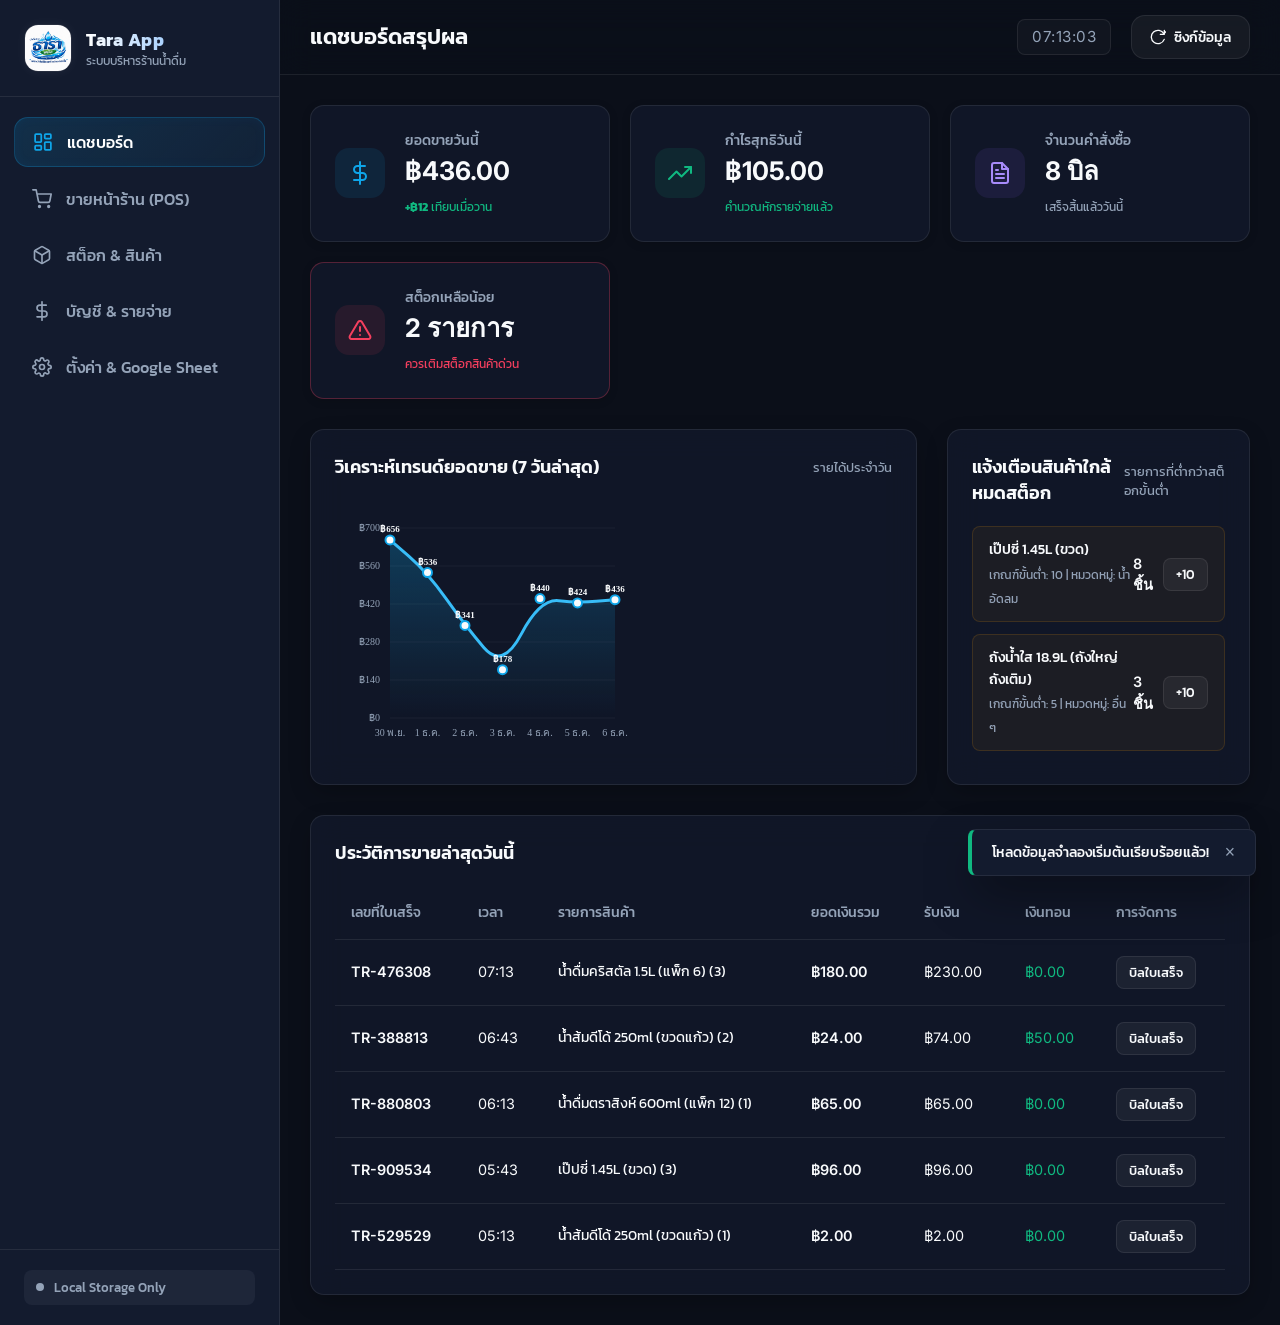
==== commit 6b68c3ab: "Add files via upload" ====
--- a/index.html
+++ b/index.html
@@ -451,13 +451,17 @@
                                         <p class="input-tip">สร้าง URL นี้ได้ฟรีจาก Google Sheet ของคุณ ตามคู่มือแนะนำด้านล่าง</p>
                                     </div>
                                     <div class="settings-actions">
-                                        <button class="btn btn-secondary" id="btn-test-sheet-conn">
+                                        <button class="btn btn-secondary" id="btn-test-sheet-conn" title="ทดสอบการเชื่อมต่อ">
                                             <svg xmlns="http://www.w3.org/2000/svg" width="16" height="16" viewBox="0 0 24 24" fill="none" stroke="currentColor" stroke-width="2" stroke-linecap="round" stroke-linejoin="round"><circle cx="12" cy="12" r="10"/><path d="m4.93 4.93 4.24 4.24"/></svg>
-                                            <span>ทดสอบการเชื่อมต่อ</span>
+                                            <span>ทดสอบเชื่อมต่อ</span>
                                         </button>
-                                        <button class="btn btn-primary" id="btn-save-sheet-url">
+                                        <button class="btn btn-primary" id="btn-save-sheet-url" title="บันทึกและซิงก์ข้อมูล">
                                             <svg xmlns="http://www.w3.org/2000/svg" width="16" height="16" viewBox="0 0 24 24" fill="none" stroke="currentColor" stroke-width="2" stroke-linecap="round" stroke-linejoin="round"><path d="M19 21H5a2 2 0 0 1-2-2V5a2 2 0 0 1 2-2h11l5 5v11a2 2 0 0 1-2 2z"/><polyline points="17 21 17 13 7 13 7 21"/><polyline points="7 3 7 8 15 8"/></svg>
-                                            <span>บันทึกและซิงก์ข้อมูล</span>
+                                            <span>บันทึก & ซิงก์</span>
+                                        </button>
+                                        <button class="btn btn-secondary-outline" id="btn-copy-share-url" title="คัดลอกลิงก์สำหรับเปิดแอปบนเครื่องอื่นเพื่อใช้ข้อมูลชุดเดียวกันโดยอัตโนมัติ">
+                                            <svg xmlns="http://www.w3.org/2000/svg" width="16" height="16" viewBox="0 0 24 24" fill="none" stroke="currentColor" stroke-width="2" stroke-linecap="round" stroke-linejoin="round"><path d="M4 12v8a2 2 0 0 0 2 2h12a2 2 0 0 0 2-2v-8"/><polyline points="16 6 12 2 8 6"/><line x1="12" y1="2" x2="12" y2="15"/></svg>
+                                            <span>แชร์ลิงก์เปิดเครื่องอื่น</span>
                                         </button>
                                     </div>
                                 </div>
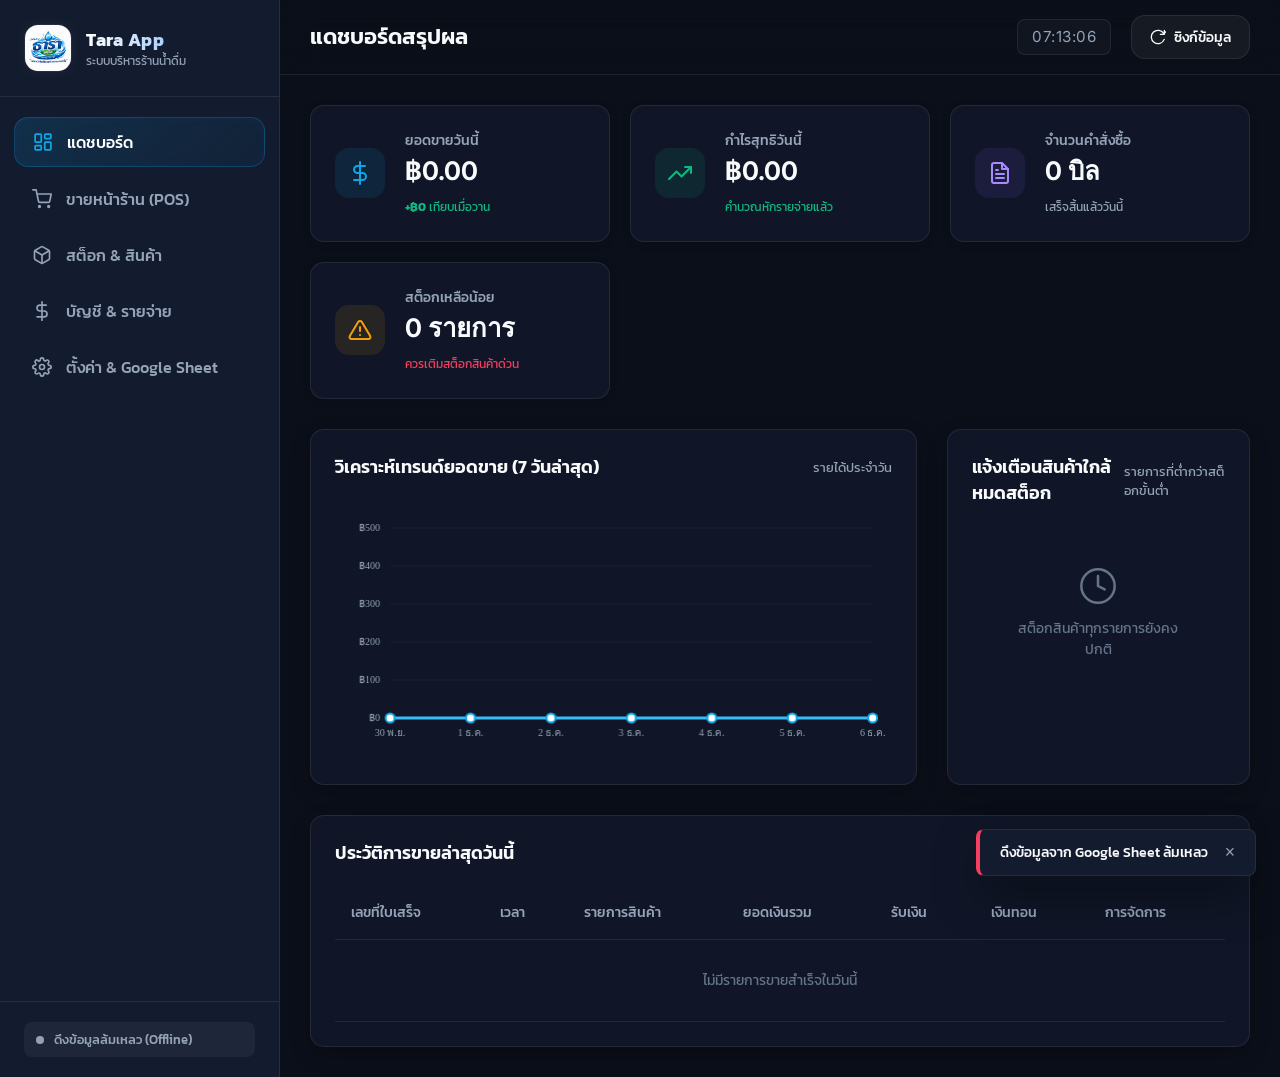
==== commit bddacc8f: "Add files via upload" ====
--- a/index.html
+++ b/index.html
@@ -623,6 +623,7 @@
             
             <div class="receipt-paper" id="receipt-print-area">
                 <div class="receipt-header">
+                    <img src="logo/Logo-TARA.jpg" class="receipt-logo" alt="Logo">
                     <h2>TARA APP DRINK SHOP</h2>
                     <p>ระบบหน้าร้านขายส่ง-ปลีก น้ำดื่ม & เครื่องดื่ม</p>
                     <p class="receipt-meta">วันที่: <span id="rec-date">14/07/2026</span> | เวลา: <span id="rec-time">14:00</span></p>
--- a/style.css
+++ b/style.css
@@ -696,6 +696,12 @@
     align-items: center;
 }
 
+#salesChart {
+    width: 100% !important;
+    height: 260px !important;
+    display: block;
+}
+
 /* Low stock warnings list */
 .alert-list-body {
     max-height: 280px;
@@ -1489,13 +1495,19 @@
 
 .receipt-paper {
     background-color: #ffffff;
-    color: #000000;
+    color: #000000 !important;
     border-radius: 4px;
-    padding: 20px;
-    font-family: 'Courier New', Courier, monospace;
-    font-size: 0.85rem;
-    box-shadow: inset 0 0 10px rgba(0, 0, 0, 0.1);
+    padding: 24px;
+    font-family: var(--font-thai), sans-serif;
+    font-size: 0.9rem;
+    box-shadow: inset 0 0 10px rgba(0, 0, 0, 0.05);
     border: 1px dashed #d1d5db;
+    line-height: 1.5;
+}
+
+.receipt-paper * {
+    color: #000000 !important;
+    font-family: var(--font-thai), sans-serif;
 }
 
 .receipt-header {
@@ -1503,58 +1515,67 @@
     margin-bottom: 12px;
 }
 
+.receipt-logo {
+    width: 60px;
+    height: 60px;
+    object-fit: cover;
+    border-radius: 50%;
+    margin-bottom: 8px;
+    border: 1px solid #e5e7eb;
+    display: inline-block;
+}
+
 .receipt-header h2 {
-    font-size: 1.1rem;
-    font-weight: bold;
+    font-size: 1.15rem;
+    font-weight: 700;
     margin-bottom: 4px;
 }
 
 .receipt-header p {
-    font-size: 0.75rem;
+    font-size: 0.8rem;
     margin: 2px 0;
-    color: #4b5563;
 }
 
 .receipt-meta {
-    font-size: 0.7rem !important;
+    font-size: 0.75rem !important;
 }
 
 .receipt-divider {
     border: none;
     border-top: 1px dashed #000000;
-    margin: 10px 0;
+    margin: 12px 0;
 }
 
 .receipt-divider-dash {
     border: none;
     border-top: 1px dotted #000000;
-    margin: 6px 0;
+    margin: 8px 0;
 }
 
 .receipt-table {
     width: 100%;
     border-collapse: collapse;
-    font-size: 0.8rem;
+    font-size: 0.85rem;
+    margin-bottom: 10px;
 }
 
 .receipt-table th {
-    font-weight: bold;
+    font-weight: 700;
     border-bottom: 1px dashed #000000;
-    padding: 4px 0;
-    color: #000000;
+    padding: 6px 0;
 }
 
 .receipt-table td {
-    padding: 6px 0;
+    padding: 8px 0;
     border: none;
-    color: #000000;
+    font-weight: 500;
 }
 
 .receipt-totals {
     display: flex;
     flex-direction: column;
-    gap: 4px;
-    font-size: 0.8rem;
+    gap: 6px;
+    font-size: 0.85rem;
 }
 
 .receipt-totals .total-row {
@@ -1563,16 +1584,17 @@
 }
 
 .receipt-totals .grand-total {
-    font-weight: bold;
-    font-size: 1rem;
+    font-weight: 700;
+    font-size: 1.05rem;
     margin-top: 4px;
+    border-top: 1px dashed #000000;
+    padding-top: 6px;
 }
 
 .receipt-footer {
     text-align: center;
-    margin-top: 16px;
-    font-size: 0.75rem;
-    color: #4b5563;
+    margin-top: 20px;
+    font-size: 0.8rem;
 }
 
 .receipt-footer p {
